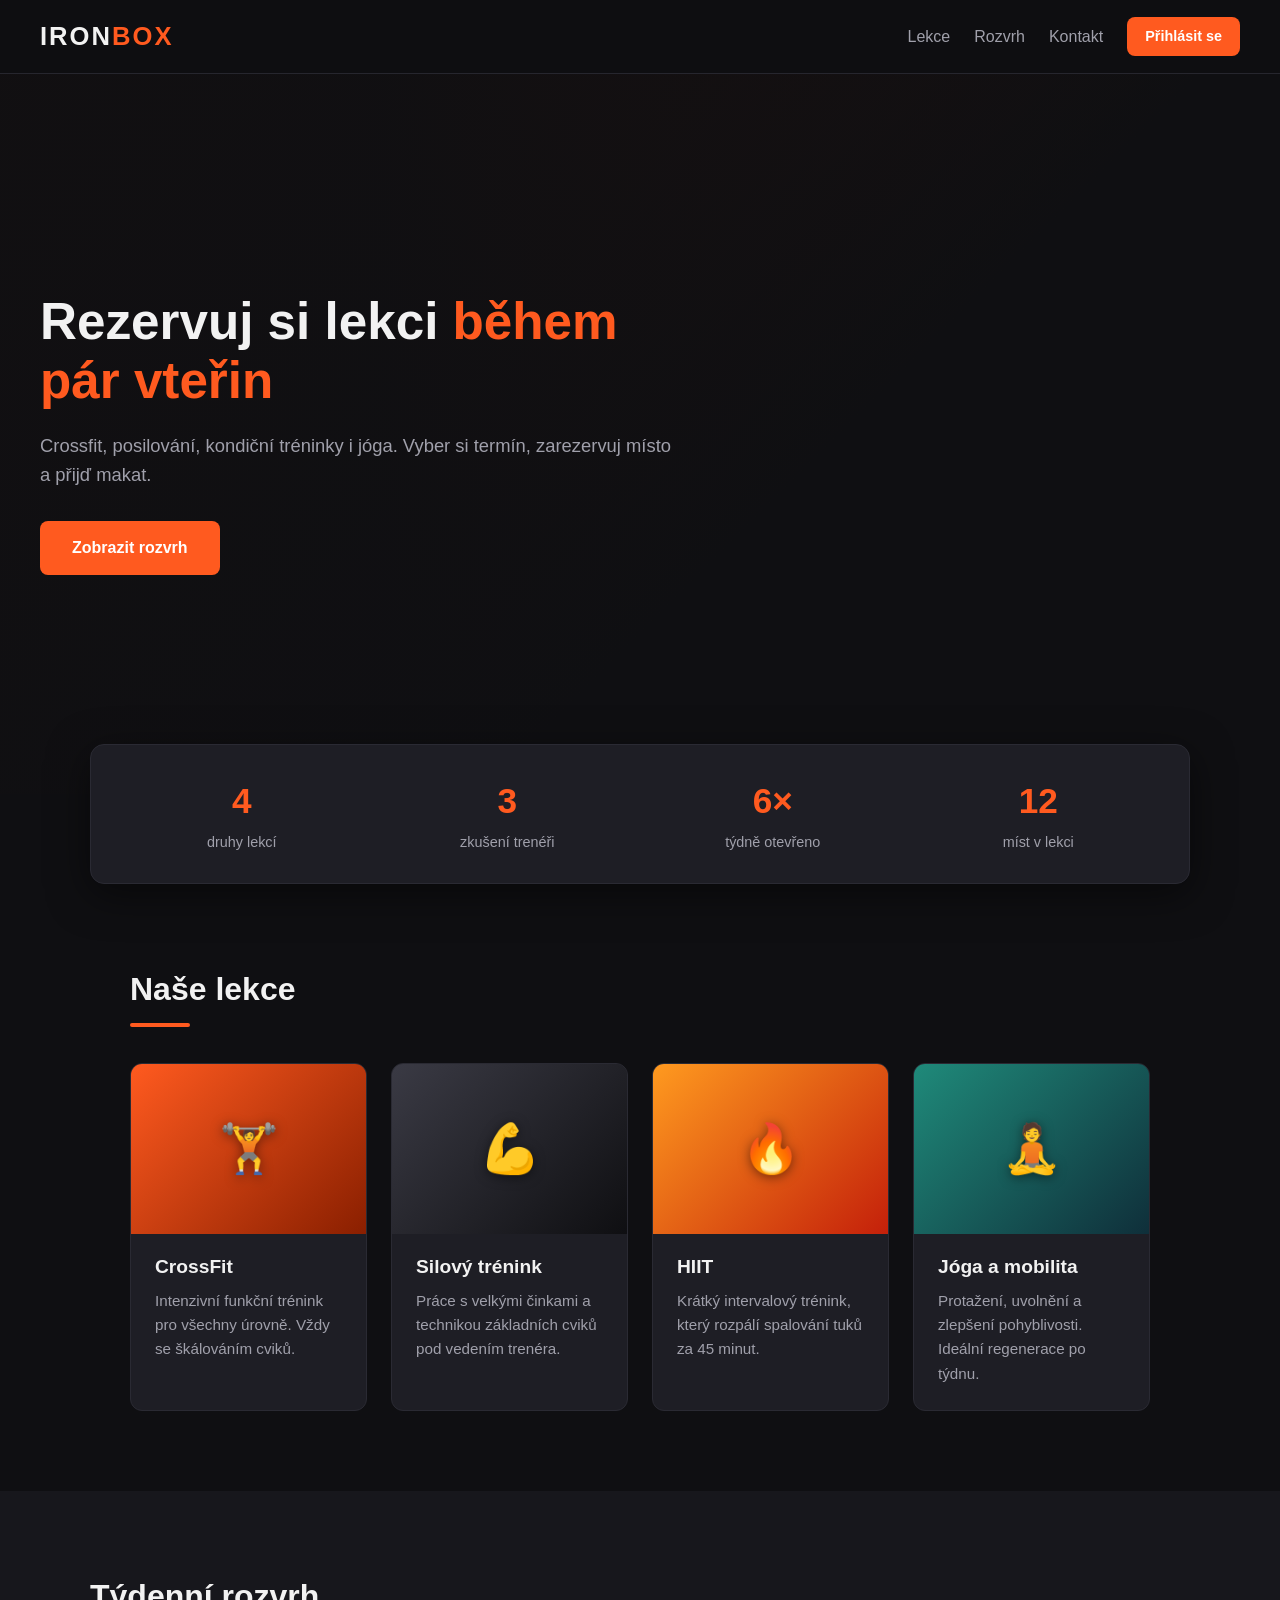
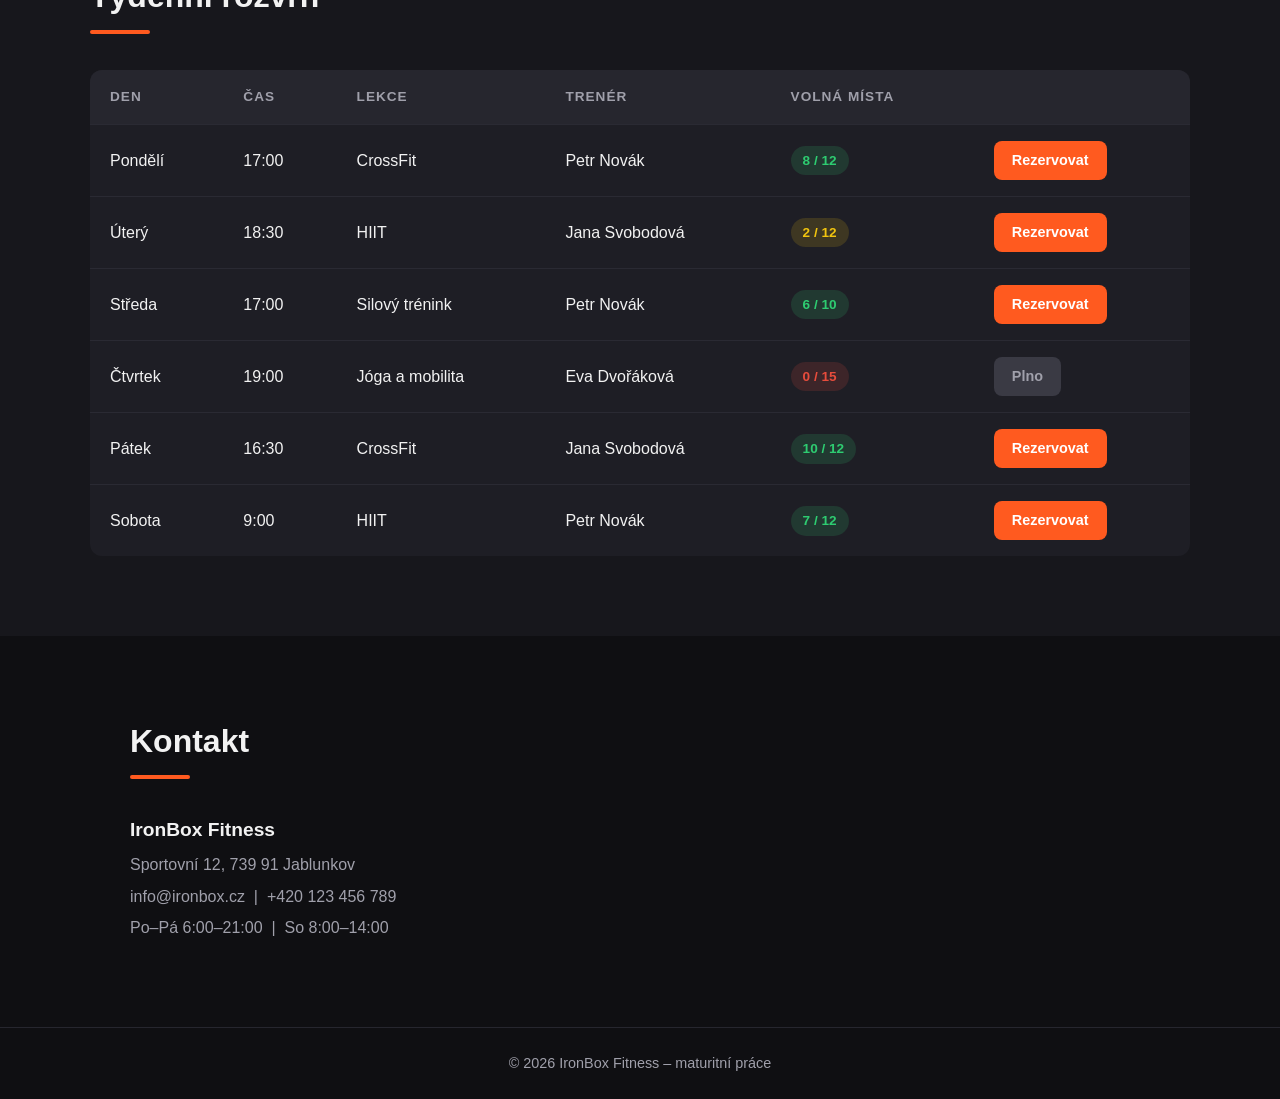
==== index.html @ 2ff800cc "grafika úvodní stránky" ====
<!DOCTYPE html>
<html lang="cs">
<head>
  <meta charset="UTF-8">
  <meta name="viewport" content="width=device-width, initial-scale=1.0">
  <title>IronBox Fitness – rezervace lekcí</title>
  <link rel="stylesheet" href="style.css">
</head>
<body>

  <header class="navbar">
    <a href="#" class="logo">IRON<span>BOX</span></a>
    <nav>
      <a href="#lekce">Lekce</a>
      <a href="#rozvrh">Rozvrh</a>
      <a href="#kontakt">Kontakt</a>
      <a href="#" class="btn btn-small">Přihlásit se</a>
    </nav>
  </header>

  <section class="hero">
    <div class="hero-content">
      <h1>Rezervuj si lekci <span>během pár vteřin</span></h1>
      <p>Crossfit, posilování, kondiční tréninky i jóga. Vyber si termín, zarezervuj místo a přijď makat.</p>
      <a href="#rozvrh" class="btn">Zobrazit rozvrh</a>
    </div>
  </section>

  <section class="stats">
    <div><strong>4</strong><span>druhy lekcí</span></div>
    <div><strong>3</strong><span>zkušení trenéři</span></div>
    <div><strong>6×</strong><span>týdně otevřeno</span></div>
    <div><strong>12</strong><span>míst v lekci</span></div>
  </section>

  <section id="lekce" class="section">
    <h2>Naše lekce</h2>
    <div class="cards">
      <article class="card">
        <div class="card-img img-crossfit"><span>🏋️</span></div>
        <h3>CrossFit</h3>
        <p>Intenzivní funkční trénink pro všechny úrovně. Vždy se škálováním cviků.</p>
      </article>
      <article class="card">
        <div class="card-img img-silovy"><span>💪</span></div>
        <h3>Silový trénink</h3>
        <p>Práce s velkými činkami a technikou základních cviků pod vedením trenéra.</p>
      </article>
      <article class="card">
        <div class="card-img img-hiit"><span>🔥</span></div>
        <h3>HIIT</h3>
        <p>Krátký intervalový trénink, který rozpálí spalování tuků za 45 minut.</p>
      </article>
      <article class="card">
        <div class="card-img img-joga"><span>🧘</span></div>
        <h3>Jóga a mobilita</h3>
        <p>Protažení, uvolnění a zlepšení pohyblivosti. Ideální regenerace po týdnu.</p>
      </article>
    </div>
  </section>

  <section id="rozvrh" class="section section-dark">
    <h2>Týdenní rozvrh</h2>
    <div class="table-wrap">
      <table>
        <thead>
          <tr>
            <th>Den</th>
            <th>Čas</th>
            <th>Lekce</th>
            <th>Trenér</th>
            <th>Volná místa</th>
            <th></th>
          </tr>
        </thead>
        <tbody>
          <tr>
            <td>Pondělí</td>
            <td>17:00</td>
            <td>CrossFit</td>
            <td>Petr Novák</td>
            <td><span class="badge ok">8 / 12</span></td>
            <td><a href="#" class="btn btn-small">Rezervovat</a></td>
          </tr>
          <tr>
            <td>Úterý</td>
            <td>18:30</td>
            <td>HIIT</td>
            <td>Jana Svobodová</td>
            <td><span class="badge low">2 / 12</span></td>
            <td><a href="#" class="btn btn-small">Rezervovat</a></td>
          </tr>
          <tr>
            <td>Středa</td>
            <td>17:00</td>
            <td>Silový trénink</td>
            <td>Petr Novák</td>
            <td><span class="badge ok">6 / 10</span></td>
            <td><a href="#" class="btn btn-small">Rezervovat</a></td>
          </tr>
          <tr>
            <td>Čtvrtek</td>
            <td>19:00</td>
            <td>Jóga a mobilita</td>
            <td>Eva Dvořáková</td>
            <td><span class="badge full">0 / 15</span></td>
            <td><a href="#" class="btn btn-small btn-disabled">Plno</a></td>
          </tr>
          <tr>
            <td>Pátek</td>
            <td>16:30</td>
            <td>CrossFit</td>
            <td>Jana Svobodová</td>
            <td><span class="badge ok">10 / 12</span></td>
            <td><a href="#" class="btn btn-small">Rezervovat</a></td>
          </tr>
          <tr>
            <td>Sobota</td>
            <td>9:00</td>
            <td>HIIT</td>
            <td>Petr Novák</td>
            <td><span class="badge ok">7 / 12</span></td>
            <td><a href="#" class="btn btn-small">Rezervovat</a></td>
          </tr>
        </tbody>
      </table>
    </div>
  </section>

  <section id="kontakt" class="section">
    <h2>Kontakt</h2>
    <div class="contact">
      <p><strong>IronBox Fitness</strong></p>
      <p>Sportovní 12, 739 91 Jablunkov</p>
      <p>info@ironbox.cz &nbsp;|&nbsp; +420 123 456 789</p>
      <p>Po–Pá 6:00–21:00 &nbsp;|&nbsp; So 8:00–14:00</p>
    </div>
  </section>

  <footer>
    <p>© 2026 IronBox Fitness – maturitní práce</p>
  </footer>

</body>
</html>
---- style.css ----
:root {
  --bg: #0f0f12;
  --bg-alt: #17171c;
  --card: #1e1e25;
  --text: #f2f2f2;
  --muted: #a0a0ab;
  --accent: #ff5a1f;
  --accent-hover: #ff7a47;
  --ok: #2ecc71;
  --low: #f1c40f;
  --full: #e74c3c;
}

* { margin: 0; padding: 0; box-sizing: border-box; }

html { scroll-behavior: smooth; }

body {
  font-family: "Segoe UI", Arial, sans-serif;
  background: var(--bg);
  color: var(--text);
  line-height: 1.6;
}

a { text-decoration: none; color: inherit; }

/* ---------- Navigace ---------- */
.navbar {
  position: sticky;
  top: 0;
  z-index: 10;
  display: flex;
  justify-content: space-between;
  align-items: center;
  padding: 16px 40px;
  background: rgba(15, 15, 18, 0.95);
  border-bottom: 1px solid #26262e;
}

.logo { font-size: 1.6rem; font-weight: 800; letter-spacing: 2px; }
.logo span { color: var(--accent); }

.navbar nav { display: flex; align-items: center; gap: 24px; }
.navbar nav a:not(.btn) { color: var(--muted); transition: color 0.2s; }
.navbar nav a:not(.btn):hover { color: var(--text); }

/* ---------- Tlačítka ---------- */
.btn {
  display: inline-block;
  padding: 14px 32px;
  background: var(--accent);
  color: #fff;
  font-weight: 600;
  border-radius: 8px;
  transition: background 0.2s, transform 0.1s;
}
.btn:hover { background: var(--accent-hover); transform: translateY(-1px); }
.btn-small { padding: 8px 18px; font-size: 0.9rem; }
.btn-disabled { background: #3a3a44; color: var(--muted); pointer-events: none; }

/* ---------- Hero ---------- */
.hero {
  min-height: 80vh;
  display: flex;
  align-items: center;
  padding: 0 40px;
  background:
    linear-gradient(90deg, rgba(15,15,18,0.95) 30%, rgba(15,15,18,0.45)),
    url("images/hero.jpg") center / cover,
    linear-gradient(135deg, #3a1608, #0f0f12 60%);
}

.hero-content { max-width: 640px; }
.hero h1 { font-size: 3.2rem; line-height: 1.15; margin-bottom: 20px; }
.hero h1 span { color: var(--accent); }
.hero p { font-size: 1.15rem; color: var(--muted); margin-bottom: 32px; }

/* ---------- Sekce ---------- */
.section { padding: 80px 40px; max-width: 1100px; margin: 0 auto; }
.section-dark { max-width: none; background: var(--bg-alt); }
.section-dark > * { max-width: 1100px; margin-left: auto; margin-right: auto; }

.section h2 {
  font-size: 2rem;
  margin-bottom: 36px;
  position: relative;
  padding-bottom: 12px;
}
.section h2::after {
  content: "";
  position: absolute;
  left: 0; bottom: 0;
  width: 60px; height: 4px;
  background: var(--accent);
  border-radius: 2px;
}

/* ---------- Karty lekcí ---------- */
.cards {
  display: grid;
  grid-template-columns: repeat(auto-fit, minmax(230px, 1fr));
  gap: 24px;
}
.card {
  background: var(--card);
  padding: 0;
  overflow: hidden;
  border-radius: 12px;
  border: 1px solid #2a2a33;
  transition: transform 0.2s, border-color 0.2s;
}
.card:hover { transform: translateY(-4px); border-color: var(--accent); }
.card h3 { padding: 18px 24px 6px; font-size: 1.2rem; }
.card p { padding: 0 24px 24px; color: var(--muted); font-size: 0.95rem; }

/* Obrázky karet: fotka z images/ překryje barevný přechod.
   Když fotka chybí, zůstane jen přechod. */
.card-img {
  height: 170px;
  display: flex;
  align-items: center;
  justify-content: center;
  background-size: cover;
  background-position: center;
}
.card-img span { font-size: 3rem; text-shadow: 0 2px 12px rgba(0,0,0,0.5); }
.img-crossfit { background-image: url("images/crossfit.jpg"), linear-gradient(135deg, #ff5a1f, #8a1f00); }
.img-silovy   { background-image: url("images/silovy.jpg"),   linear-gradient(135deg, #3a3a44, #0f0f12); }
.img-hiit     { background-image: url("images/hiit.jpg"),     linear-gradient(135deg, #ff9a1f, #c4200a); }
.img-joga     { background-image: url("images/joga.jpg"),     linear-gradient(135deg, #1f8a7a, #0f2f3a); }

/* Pruh s čísly */
.stats {
  display: grid;
  grid-template-columns: repeat(auto-fit, minmax(150px, 1fr));
  gap: 20px;
  max-width: 1100px;
  margin: -50px auto 0;
  padding: 28px;
  position: relative;
  z-index: 2;
  background: var(--card);
  border: 1px solid #2a2a33;
  border-radius: 14px;
  text-align: center;
  box-shadow: 0 10px 40px rgba(0,0,0,0.5);
}
.stats strong { display: block; font-size: 2.2rem; color: var(--accent); }
.stats span { color: var(--muted); font-size: 0.9rem; }

/* ---------- Tabulka rozvrhu ---------- */
.table-wrap { overflow-x: auto; }
table { width: 100%; border-collapse: collapse; background: var(--card); border-radius: 12px; overflow: hidden; }
th, td { padding: 16px 20px; text-align: left; }
thead { background: #26262e; }
th { font-size: 0.85rem; text-transform: uppercase; letter-spacing: 1px; color: var(--muted); }
tbody tr { border-top: 1px solid #2a2a33; }
tbody tr:hover { background: #24242c; }

.badge {
  display: inline-block;
  padding: 4px 12px;
  border-radius: 20px;
  font-size: 0.85rem;
  font-weight: 600;
}
.badge.ok   { background: rgba(46,204,113,0.15); color: var(--ok); }
.badge.low  { background: rgba(241,196,15,0.15); color: var(--low); }
.badge.full { background: rgba(231,76,60,0.15);  color: var(--full); }

/* ---------- Kontakt a patička ---------- */
.contact p { color: var(--muted); margin-bottom: 6px; }
.contact strong { color: var(--text); font-size: 1.2rem; }

footer {
  text-align: center;
  padding: 24px;
  color: var(--muted);
  font-size: 0.9rem;
  border-top: 1px solid #26262e;
}

/* ---------- Mobil ---------- */
@media (max-width: 700px) {
  .navbar { padding: 14px 20px; }
  .navbar nav a:not(.btn) { display: none; }
  .hero { padding: 0 20px; }
  .hero h1 { font-size: 2.2rem; }
  .section { padding: 56px 20px; }
}
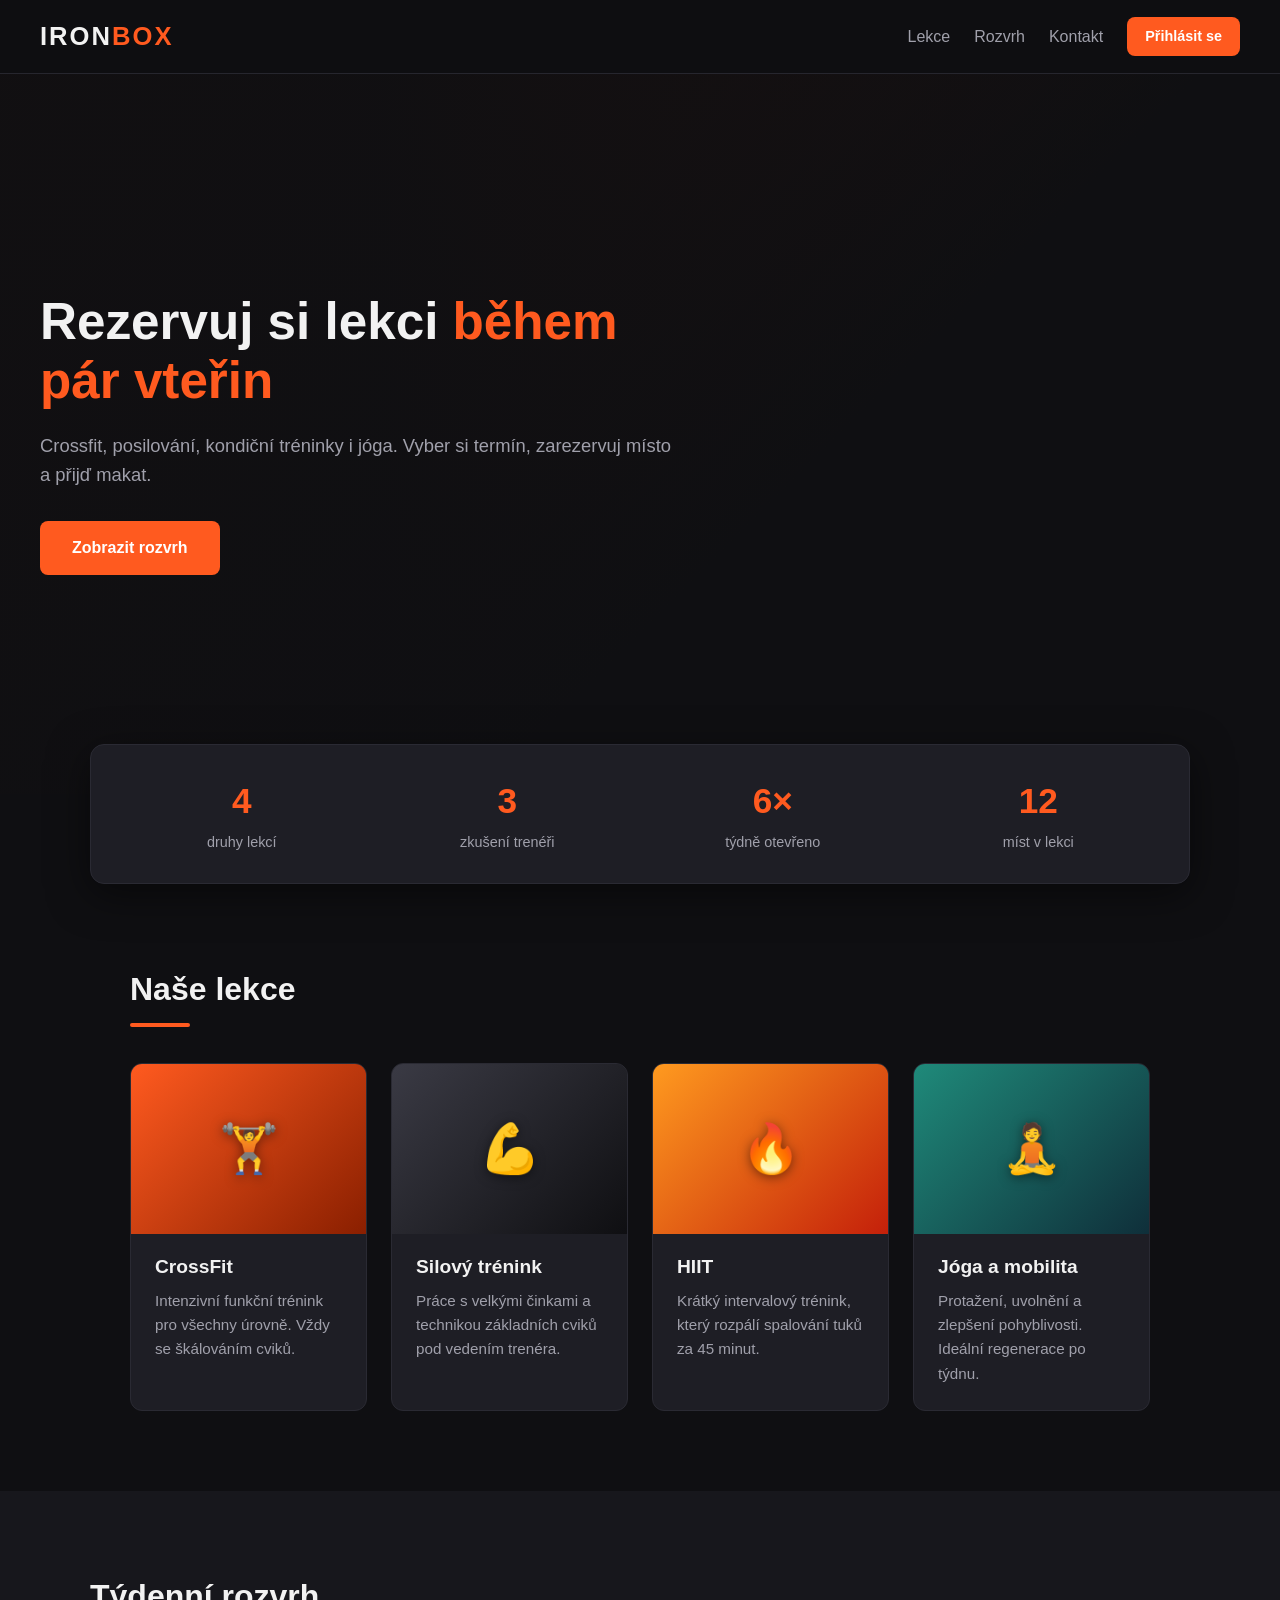
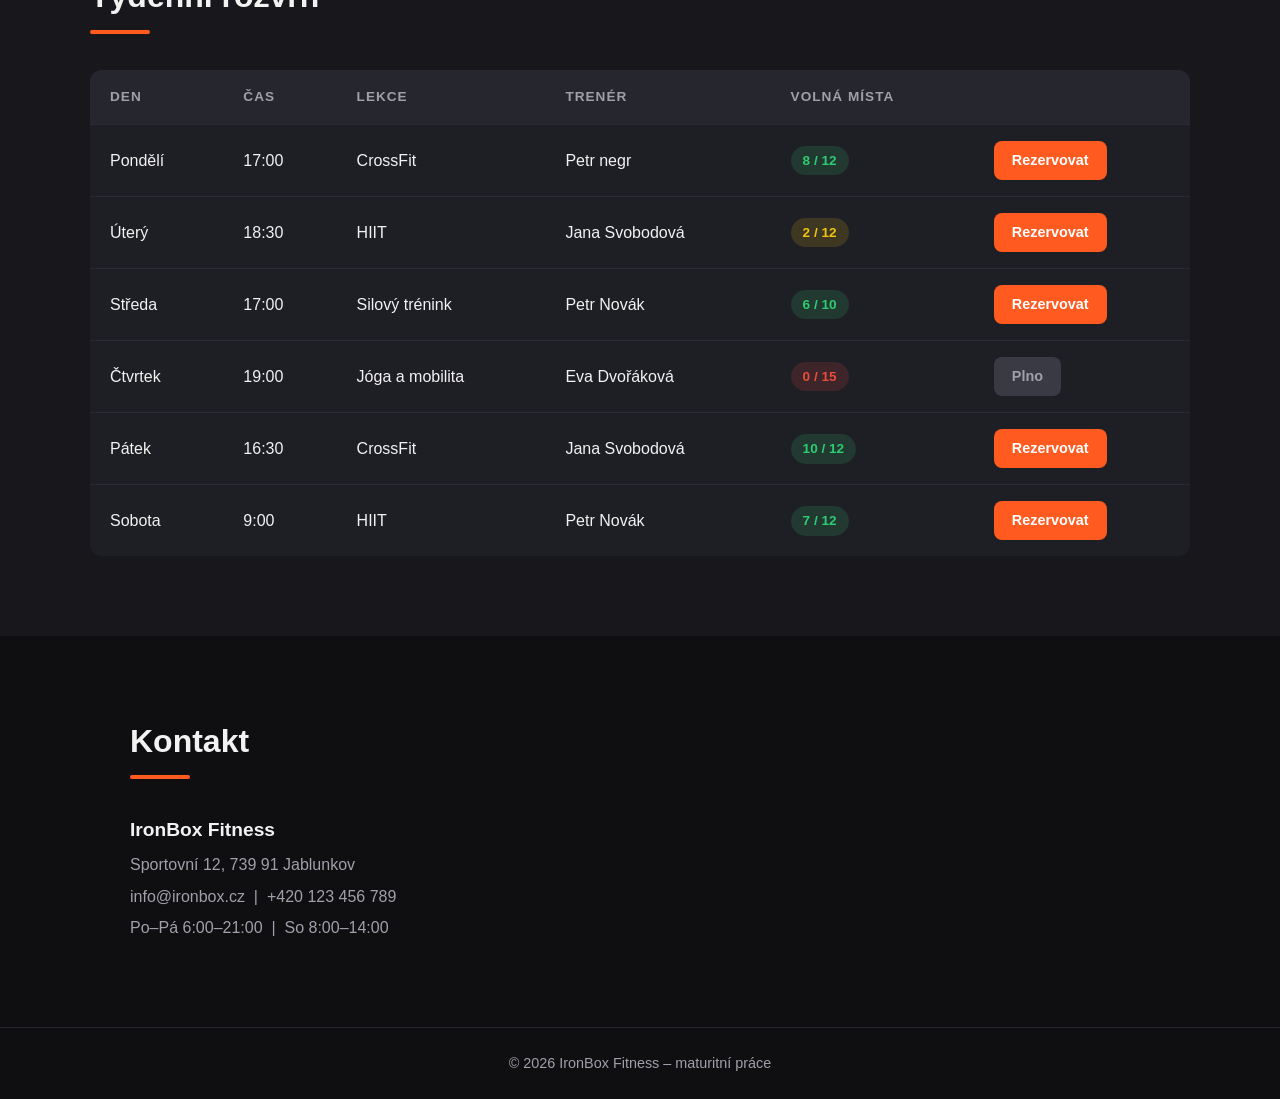
==== commit fa77ccf4: "uprava" ====
--- a/index.html
+++ b/index.html
@@ -78,7 +78,7 @@
             <td>Pondělí</td>
             <td>17:00</td>
             <td>CrossFit</td>
-            <td>Petr Novák</td>
+            <td>Petr negr</td>
             <td><span class="badge ok">8 / 12</span></td>
             <td><a href="#" class="btn btn-small">Rezervovat</a></td>
           </tr>
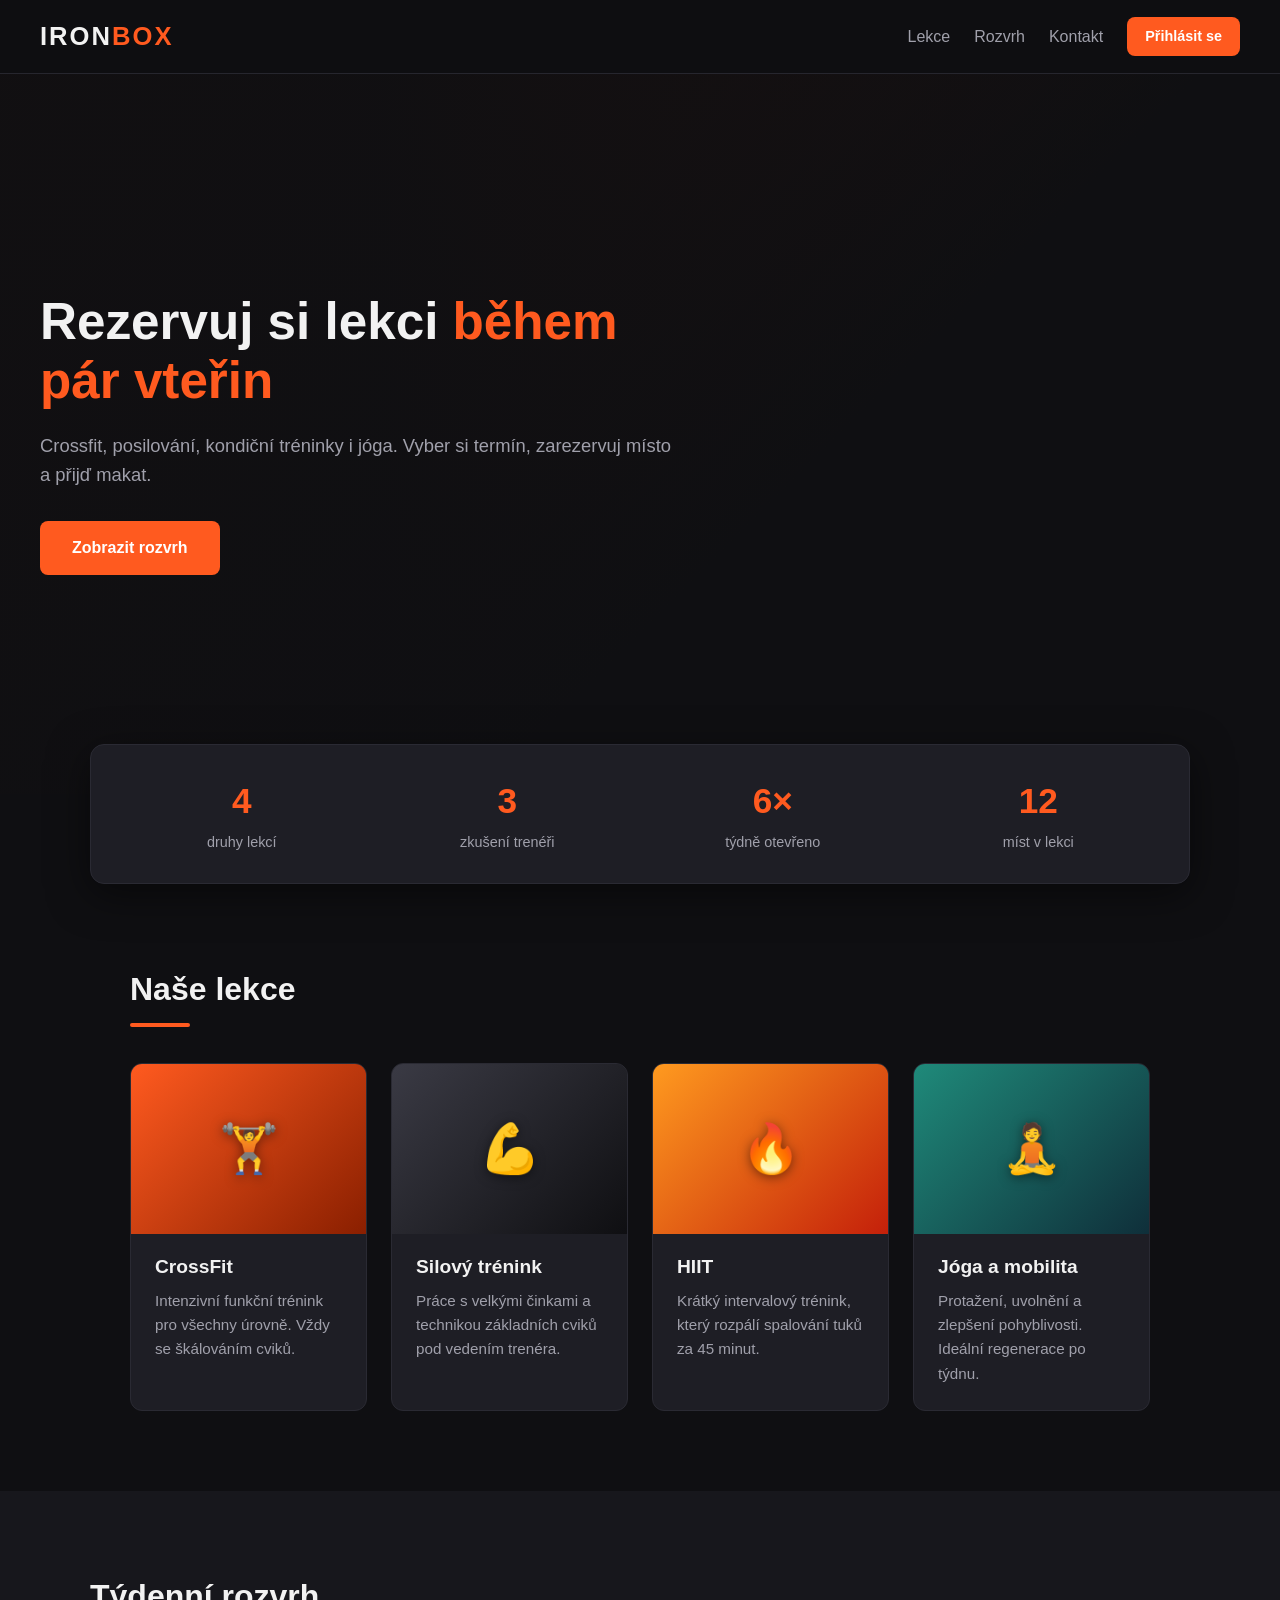
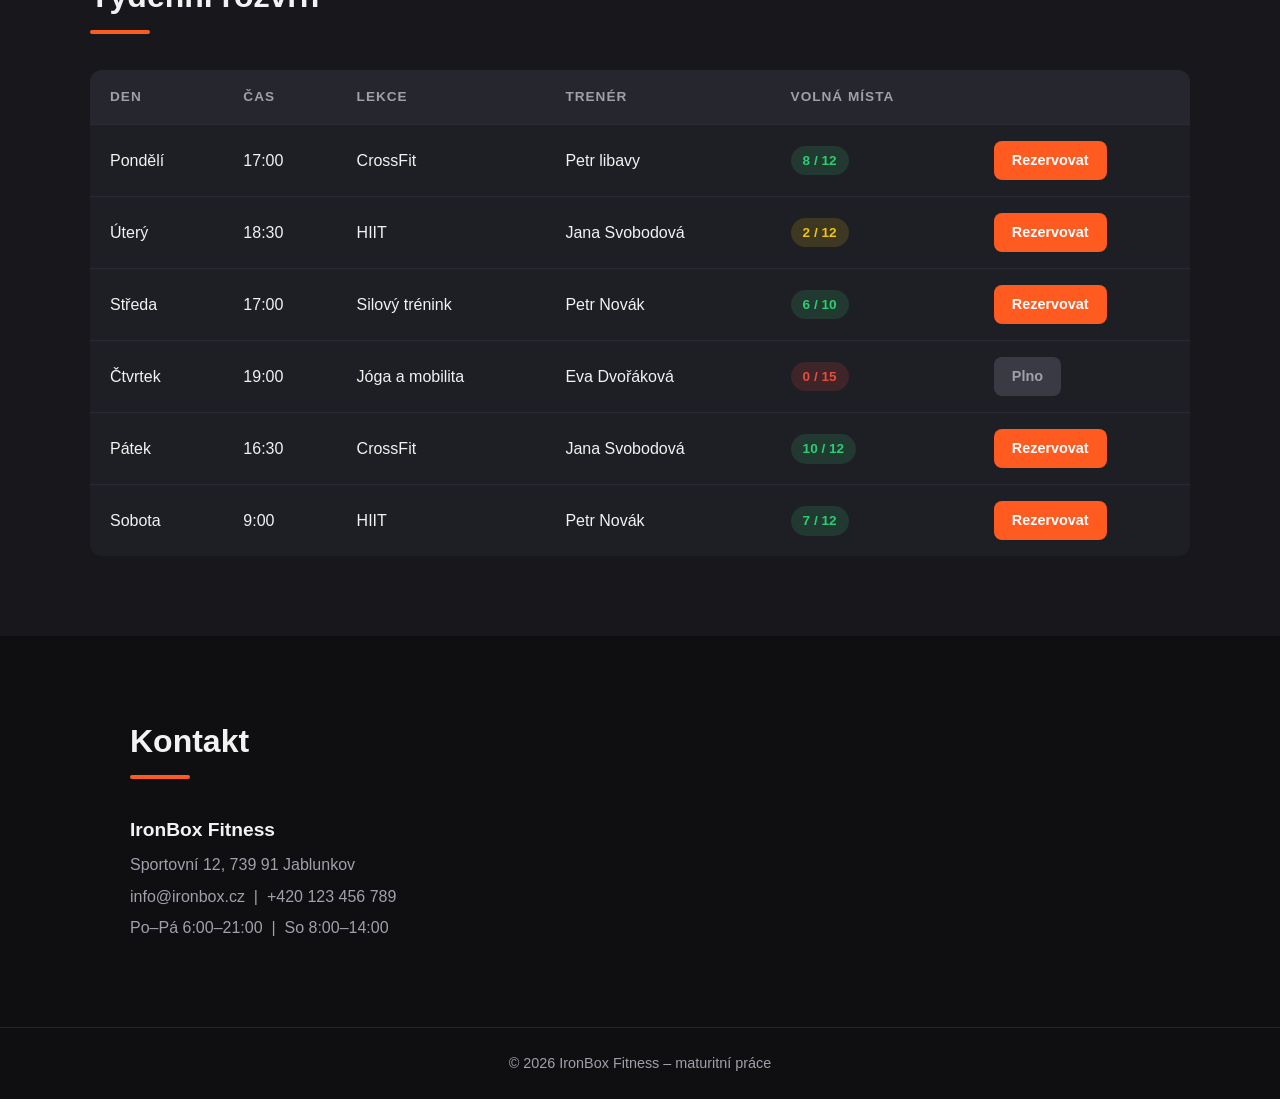
==== commit d864d540: "fdjvnds" ====
--- a/index.html
+++ b/index.html
@@ -78,7 +78,7 @@
             <td>Pondělí</td>
             <td>17:00</td>
             <td>CrossFit</td>
-            <td>Petr negr</td>
+            <td>Petr libavy</td>
             <td><span class="badge ok">8 / 12</span></td>
             <td><a href="#" class="btn btn-small">Rezervovat</a></td>
           </tr>
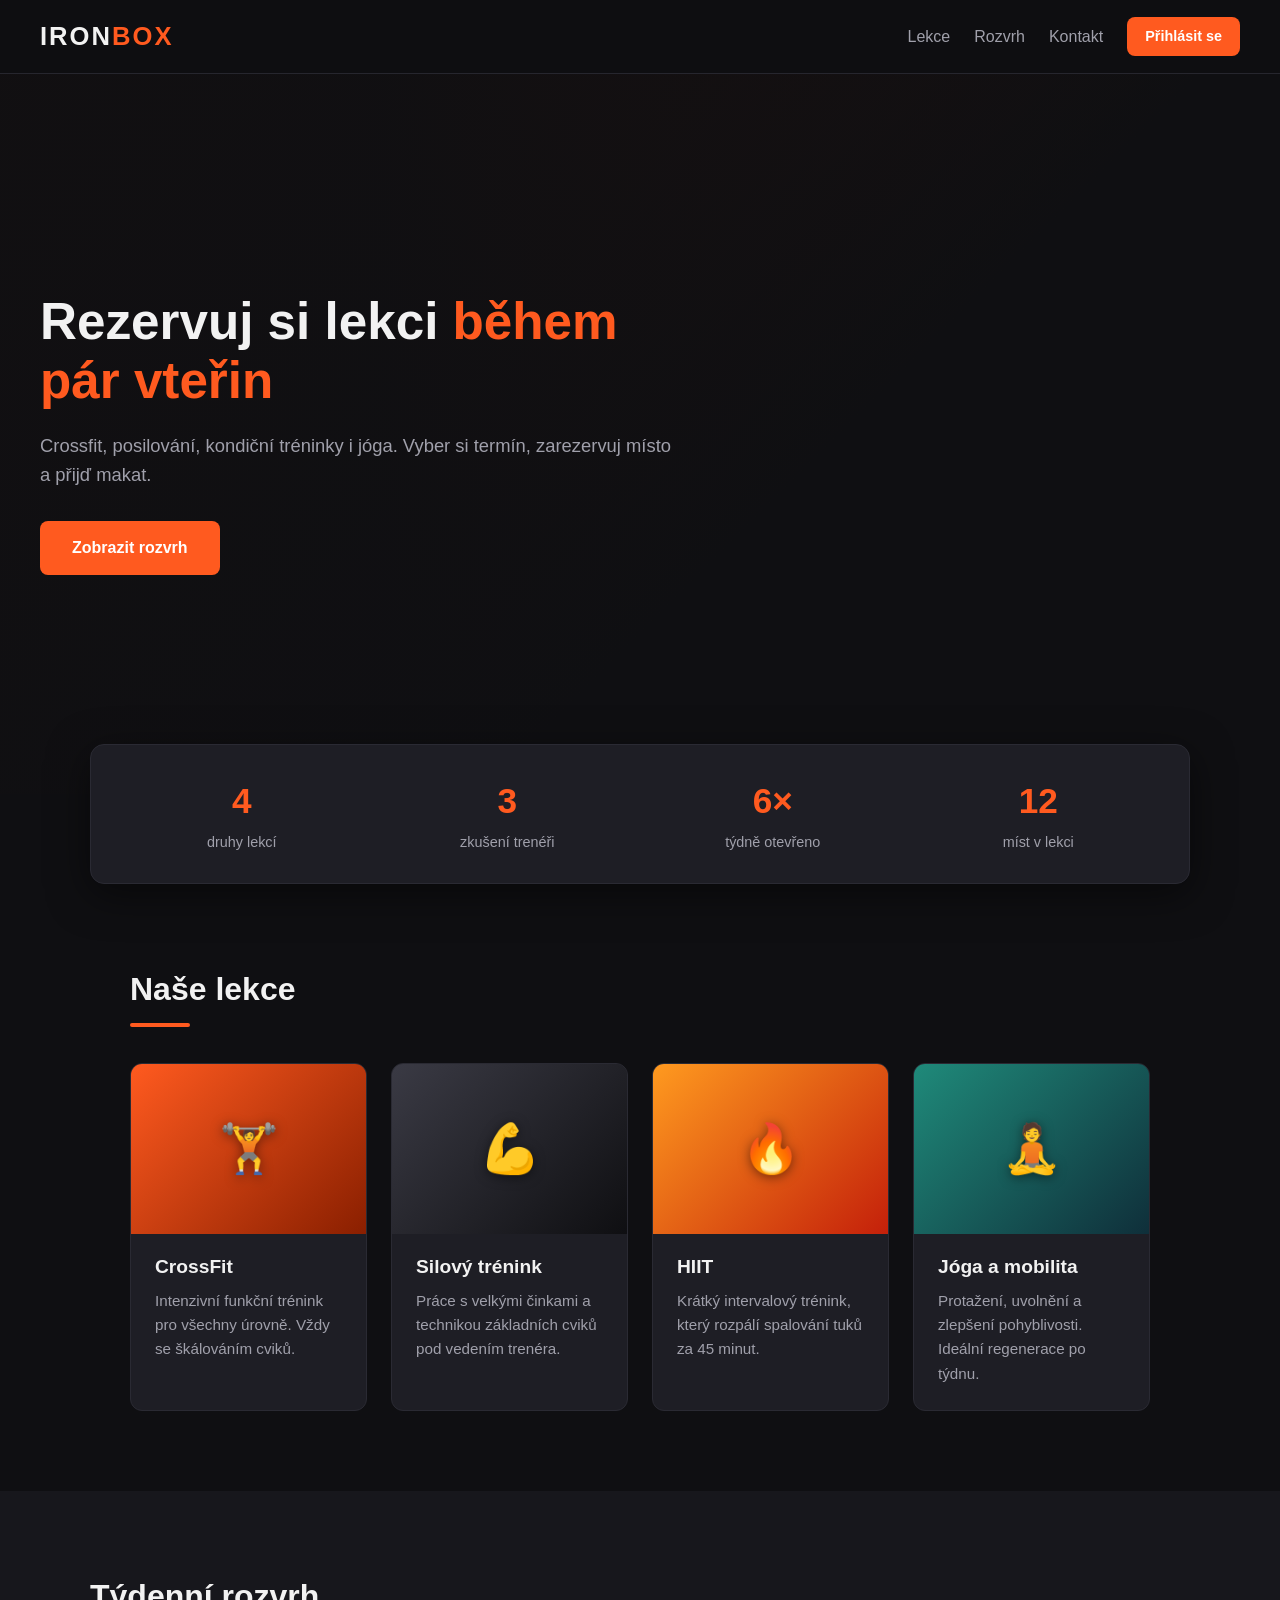
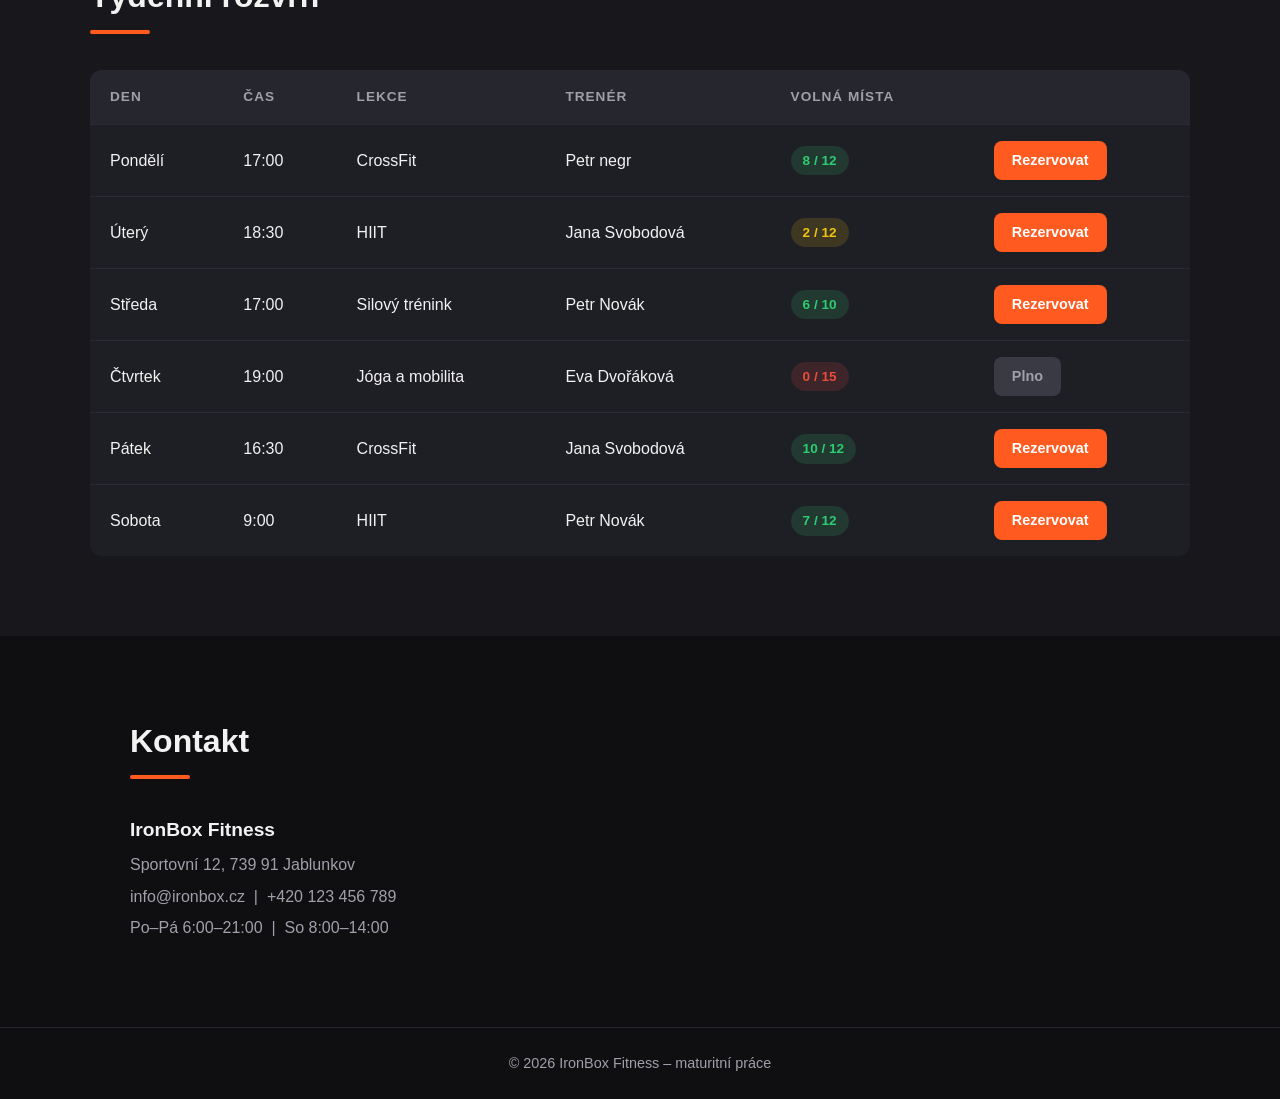
==== commit 30354a6b: "halo" ====
--- a/index.html
+++ b/index.html
@@ -78,7 +78,7 @@
             <td>Pondělí</td>
             <td>17:00</td>
             <td>CrossFit</td>
-            <td>Petr libavy</td>
+            <td>Petr negr</td>
             <td><span class="badge ok">8 / 12</span></td>
             <td><a href="#" class="btn btn-small">Rezervovat</a></td>
           </tr>
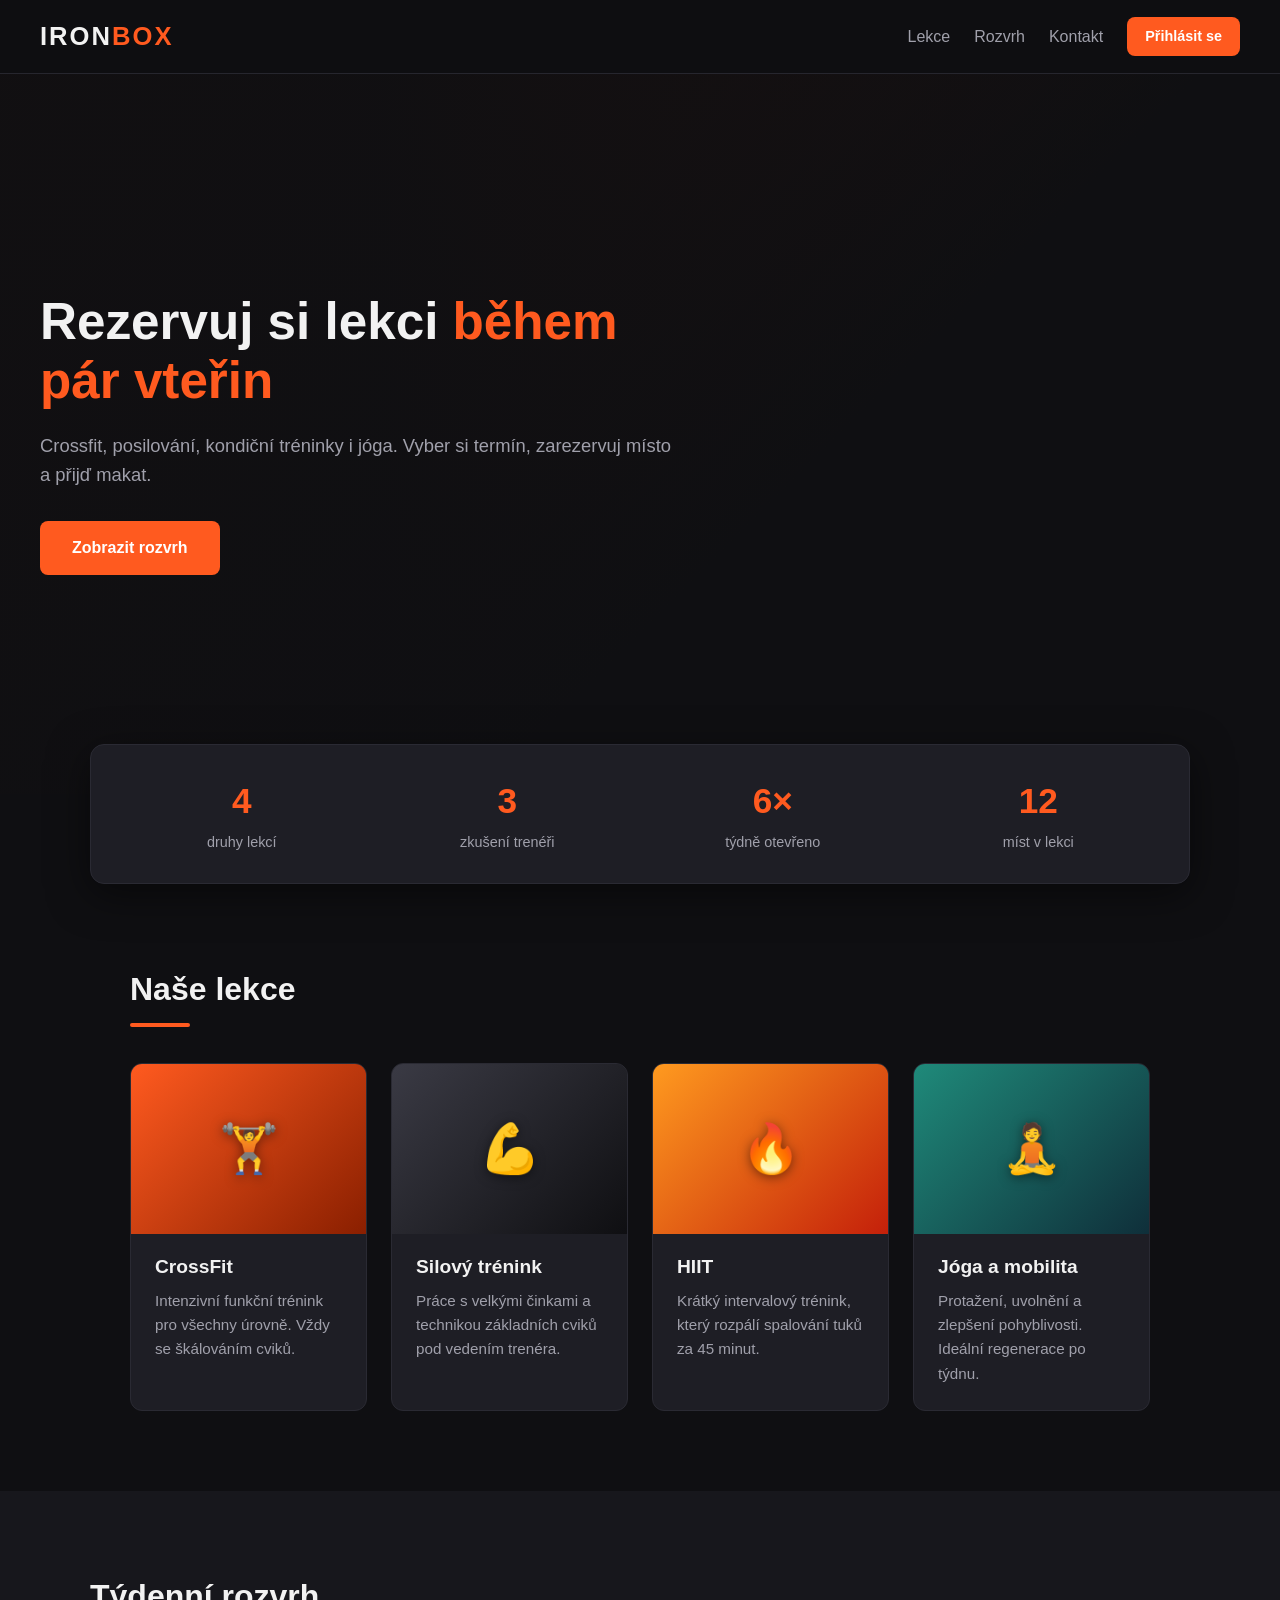
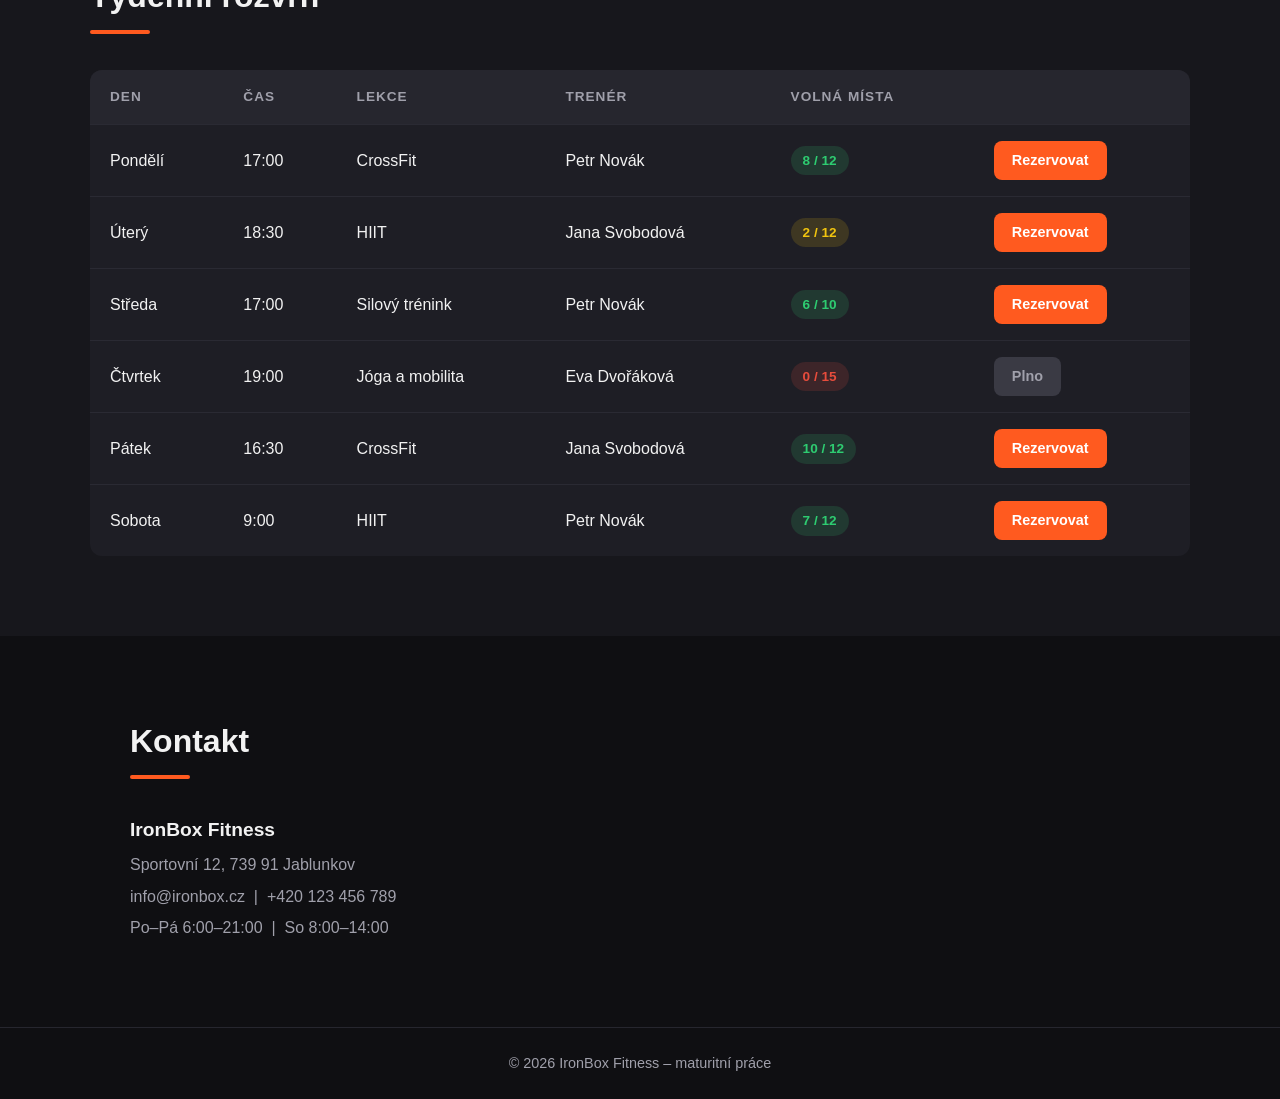
==== commit a4286a30: "vraceni uprav" ====
--- a/index.html
+++ b/index.html
@@ -78,7 +78,7 @@
             <td>Pondělí</td>
             <td>17:00</td>
             <td>CrossFit</td>
-            <td>Petr negr</td>
+            <td>Petr Novák</td>
             <td><span class="badge ok">8 / 12</span></td>
             <td><a href="#" class="btn btn-small">Rezervovat</a></td>
           </tr>
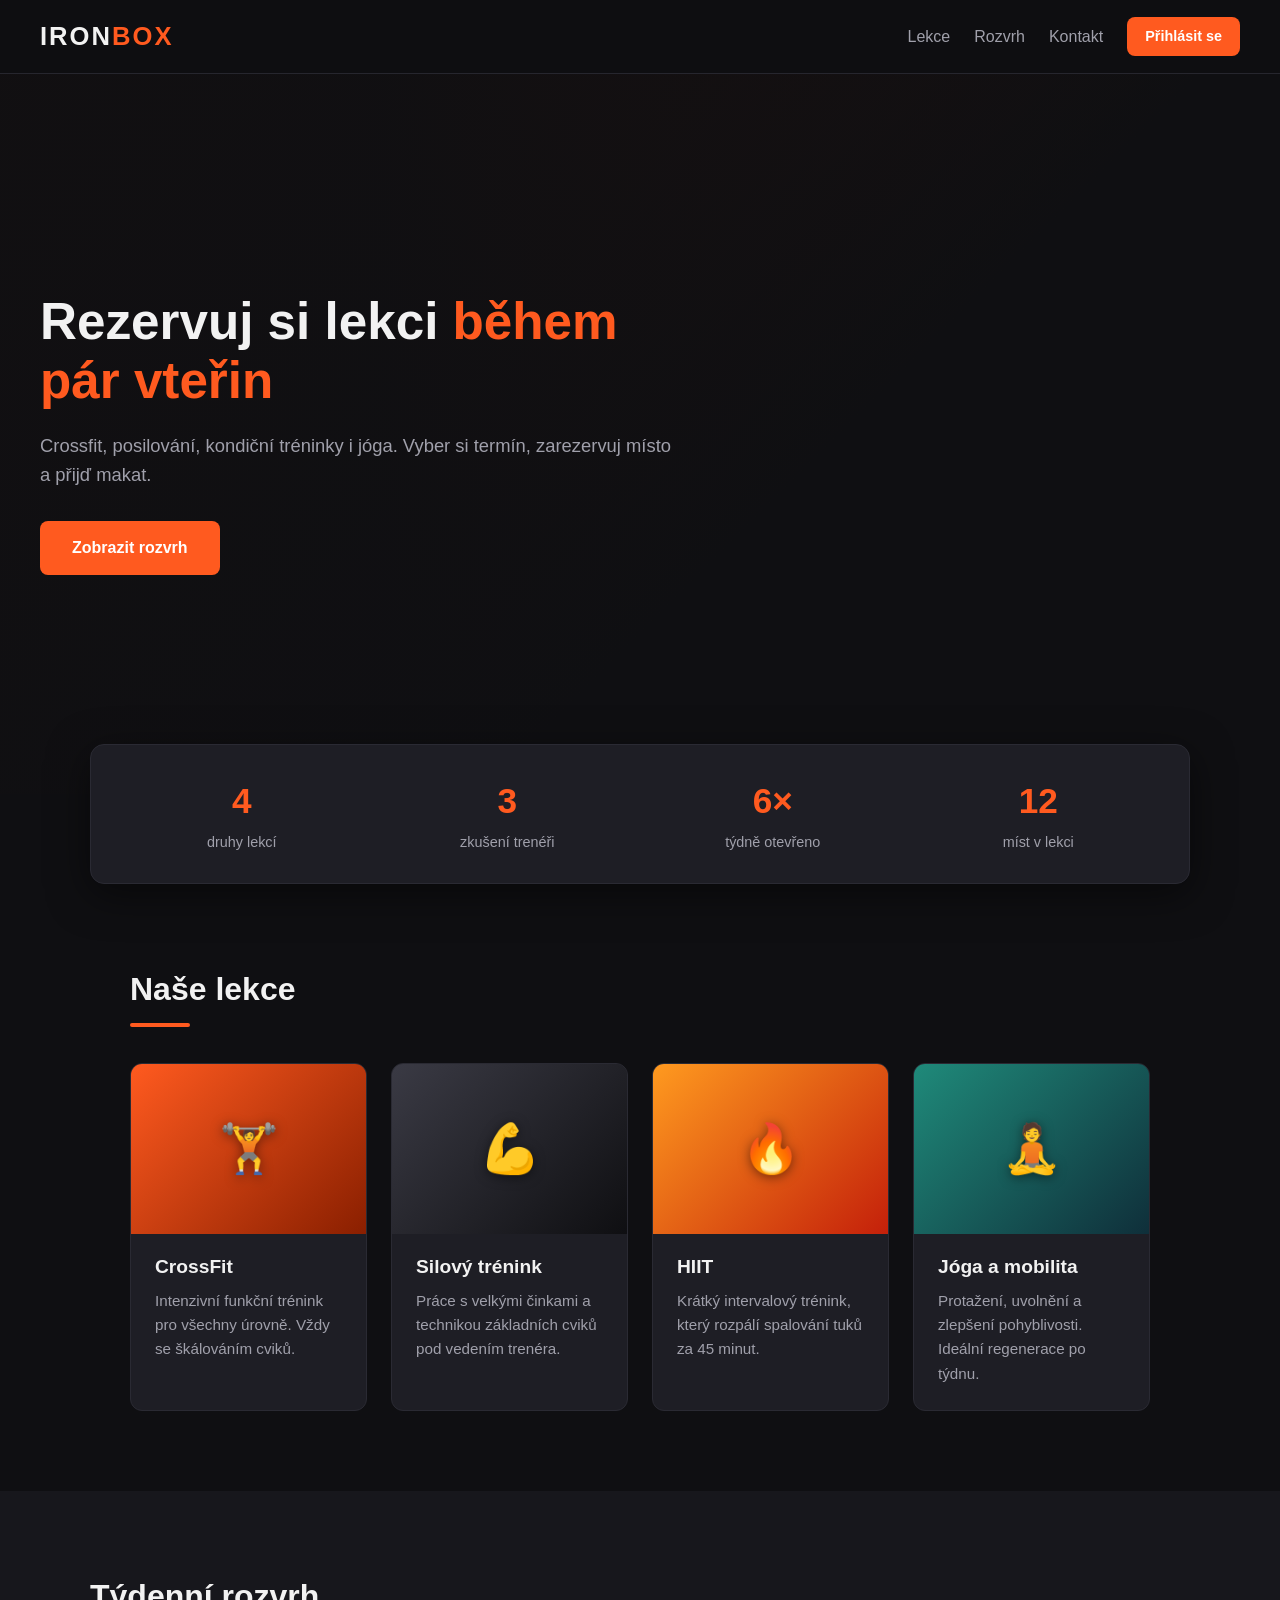
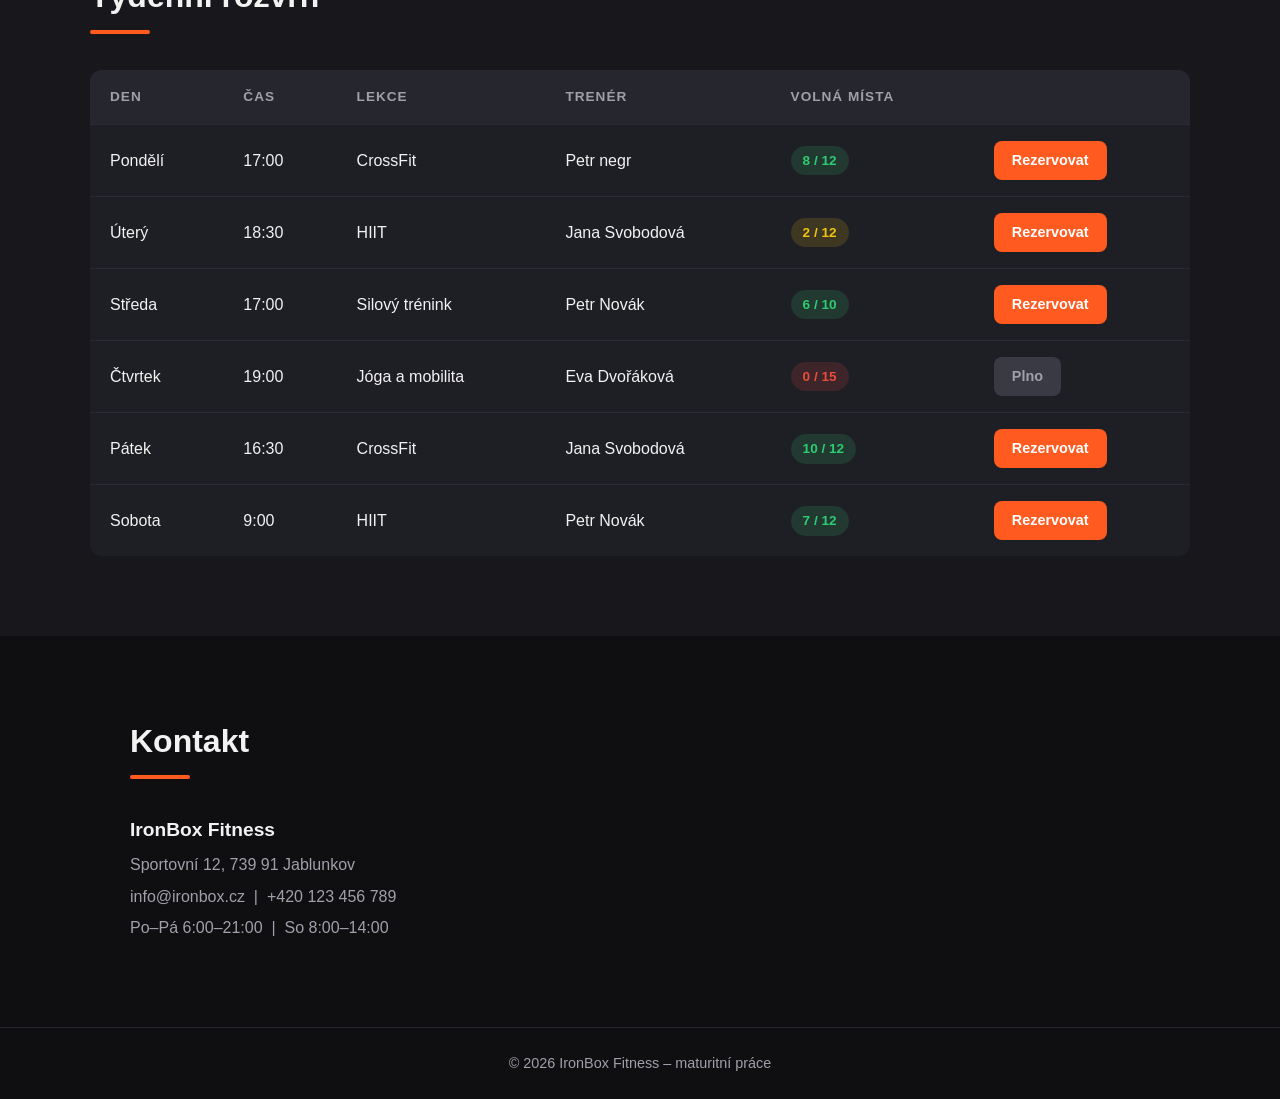
==== commit 62ba1463: "negr zmena" ====
--- a/index.html
+++ b/index.html
@@ -78,7 +78,7 @@
             <td>Pondělí</td>
             <td>17:00</td>
             <td>CrossFit</td>
-            <td>Petr Novák</td>
+            <td>Petr negr</td>
             <td><span class="badge ok">8 / 12</span></td>
             <td><a href="#" class="btn btn-small">Rezervovat</a></td>
           </tr>
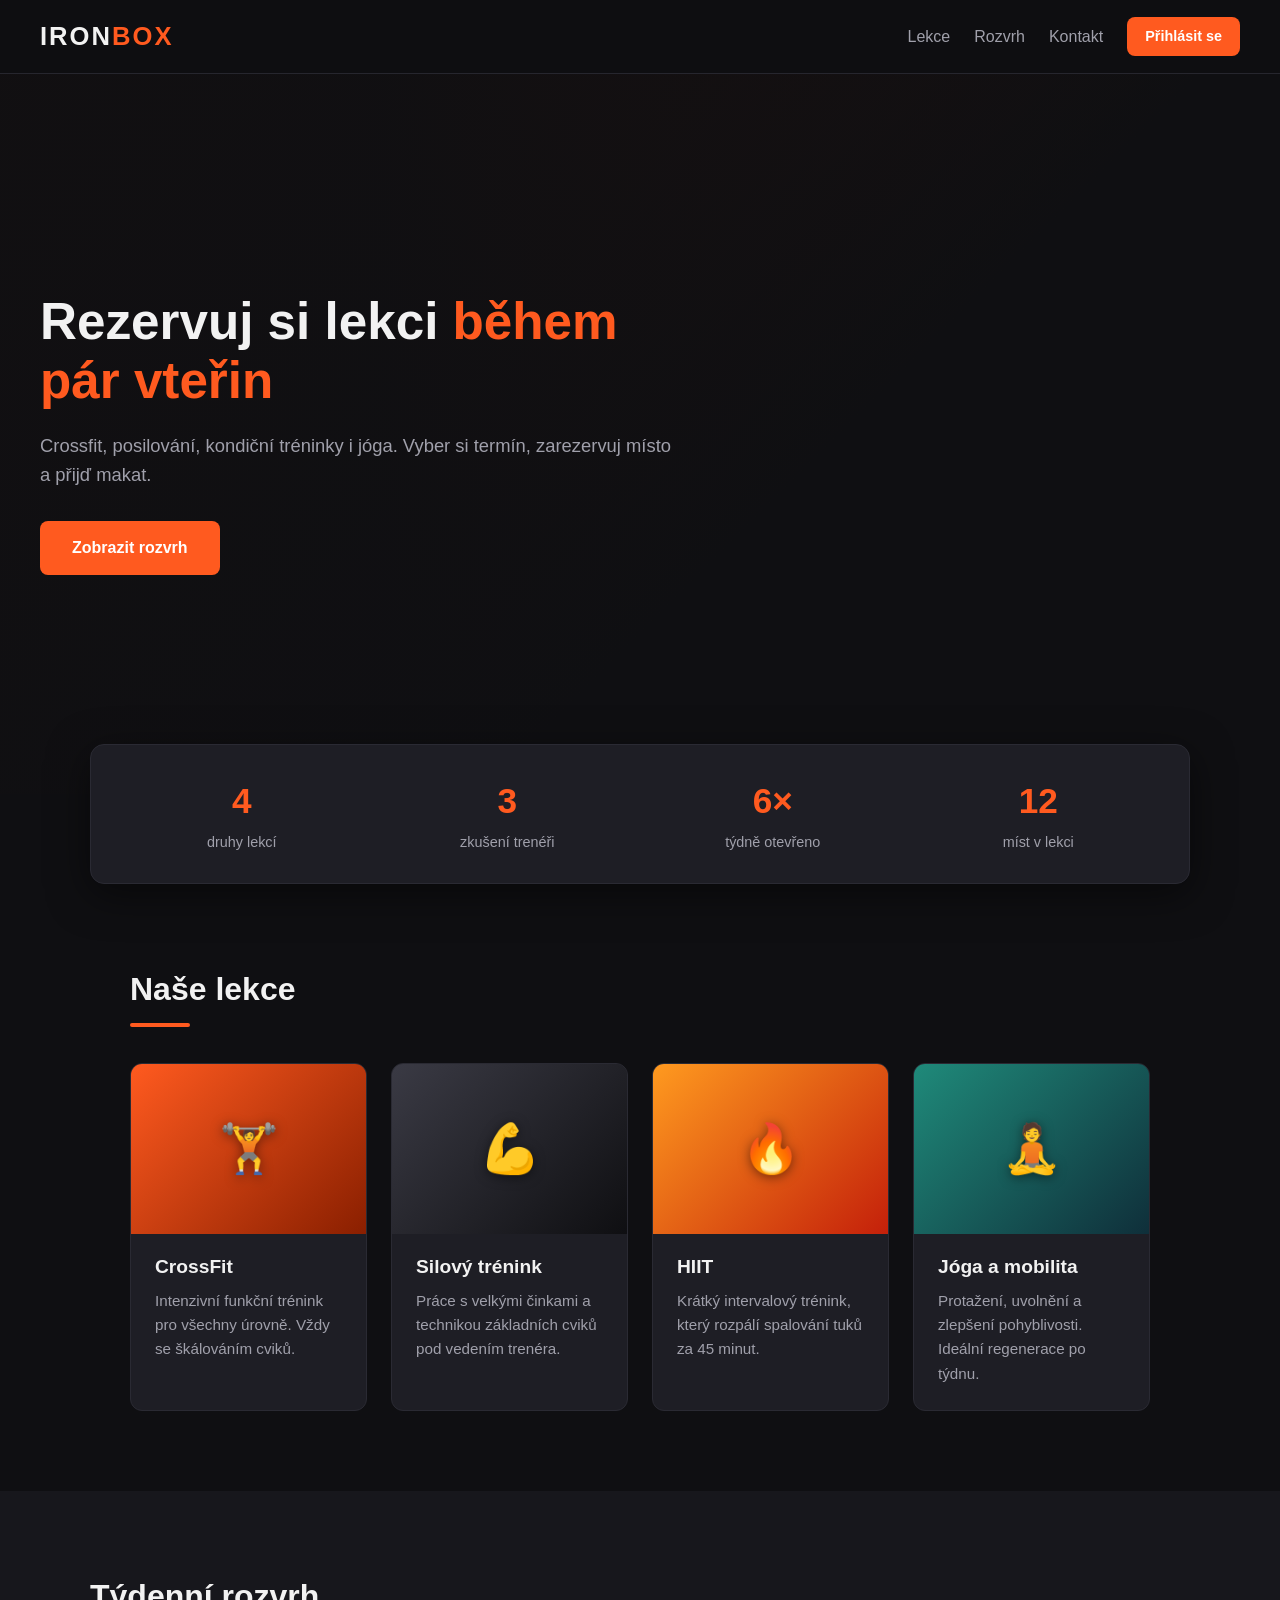
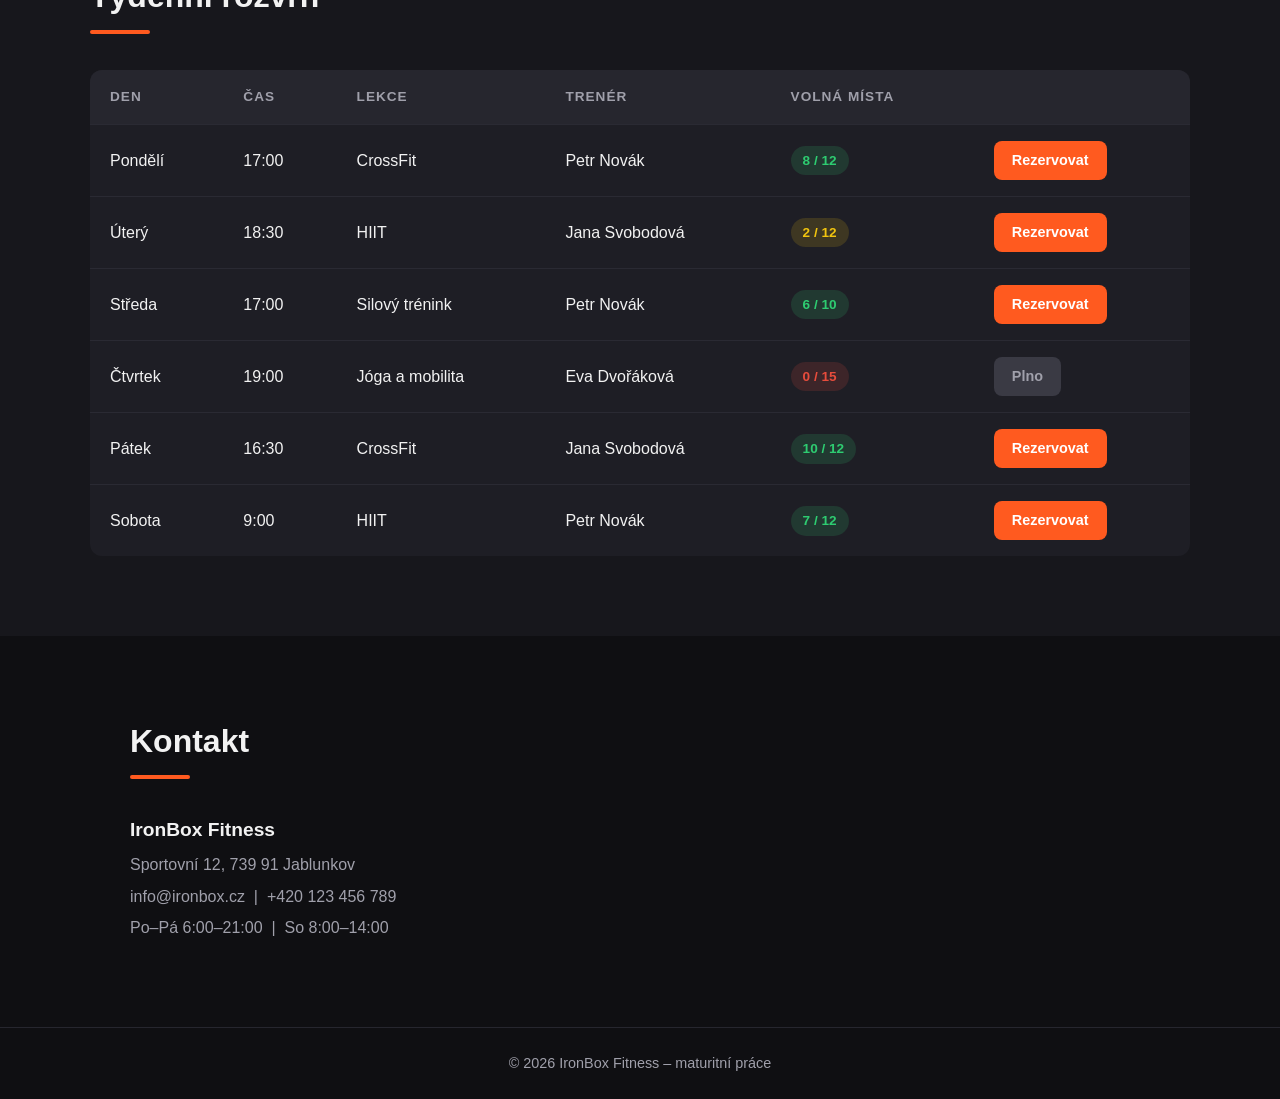
==== commit ab2ad650: "zmena na puvodni jmeno" ====
--- a/index.html
+++ b/index.html
@@ -78,7 +78,7 @@
             <td>Pondělí</td>
             <td>17:00</td>
             <td>CrossFit</td>
-            <td>Petr negr</td>
+            <td>Petr Novák</td>
             <td><span class="badge ok">8 / 12</span></td>
             <td><a href="#" class="btn btn-small">Rezervovat</a></td>
           </tr>
